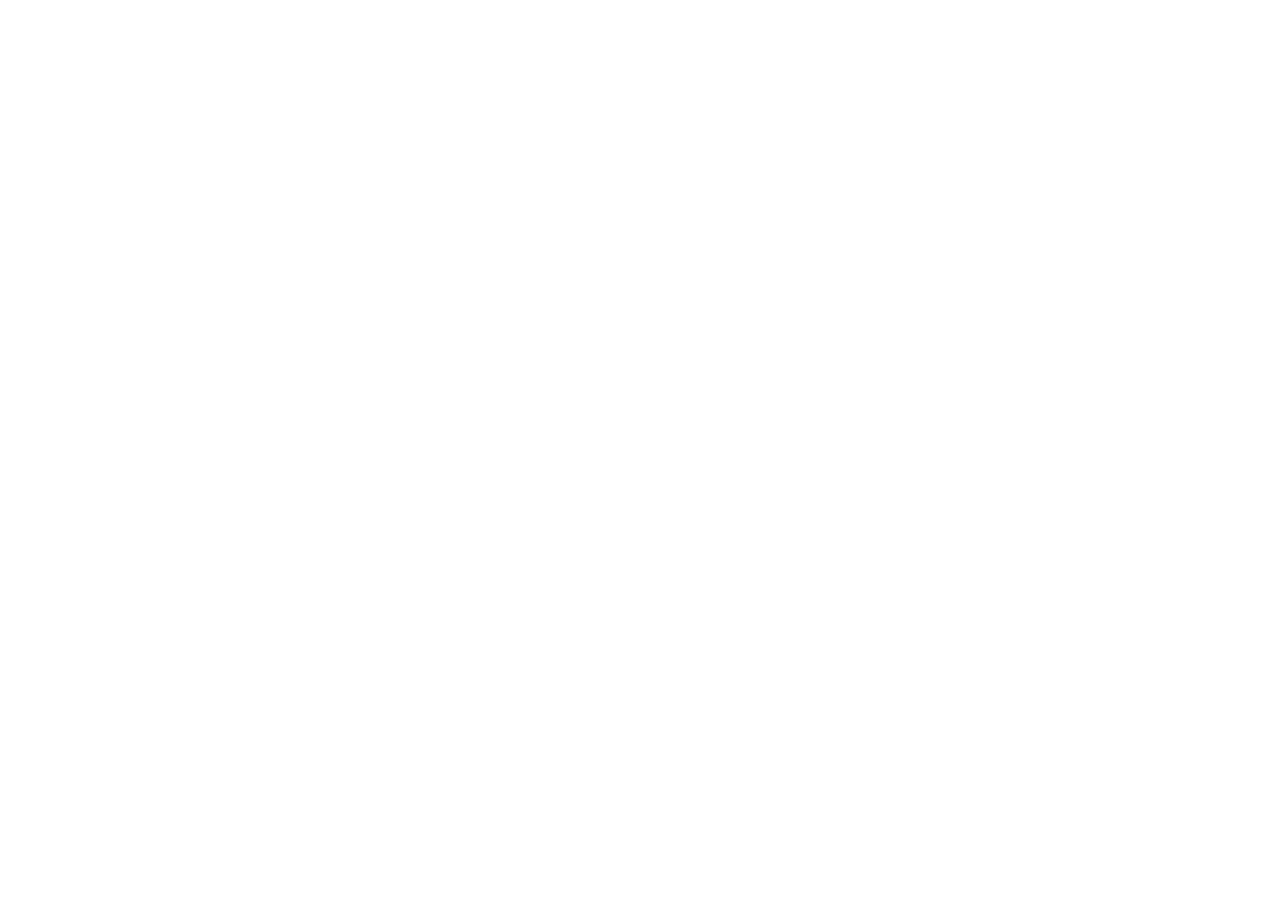
==== index.html @ fe6b8a34 "Init project" ====
<!DOCTYPE html>
<html lang="en">
<head>
    <meta charset="UTF-8">
    <meta http-equiv="X-UA-Compatible" content="IE=edge">
    <meta name="viewport" content="width=device-width, initial-scale=1.0">
    <link rel="stylesheet" href="css/style.css">
    <title>Shoes</title>
</head>
<body>
    
</body>
</html>
---- css/style.css ----
*{
    box-sizing: border-box;
    padding: 0px;
    margin: 0px;
}
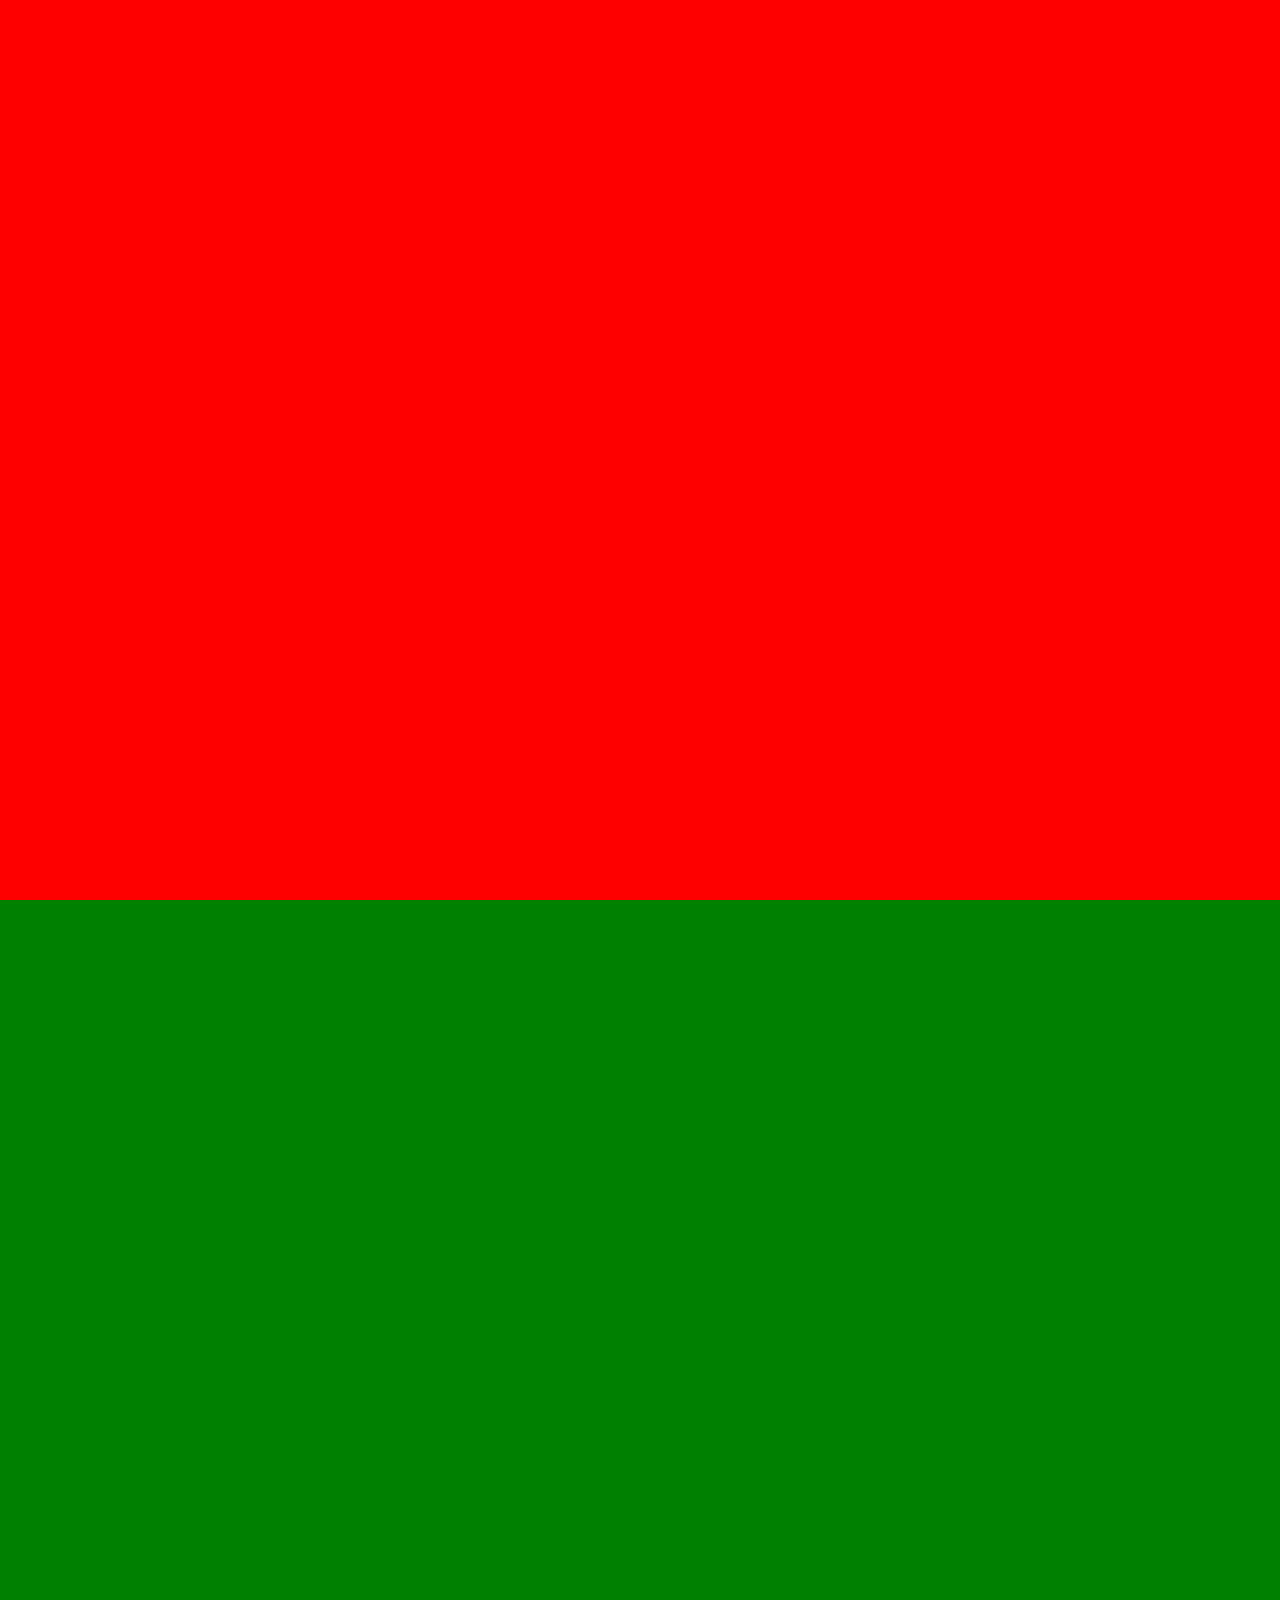
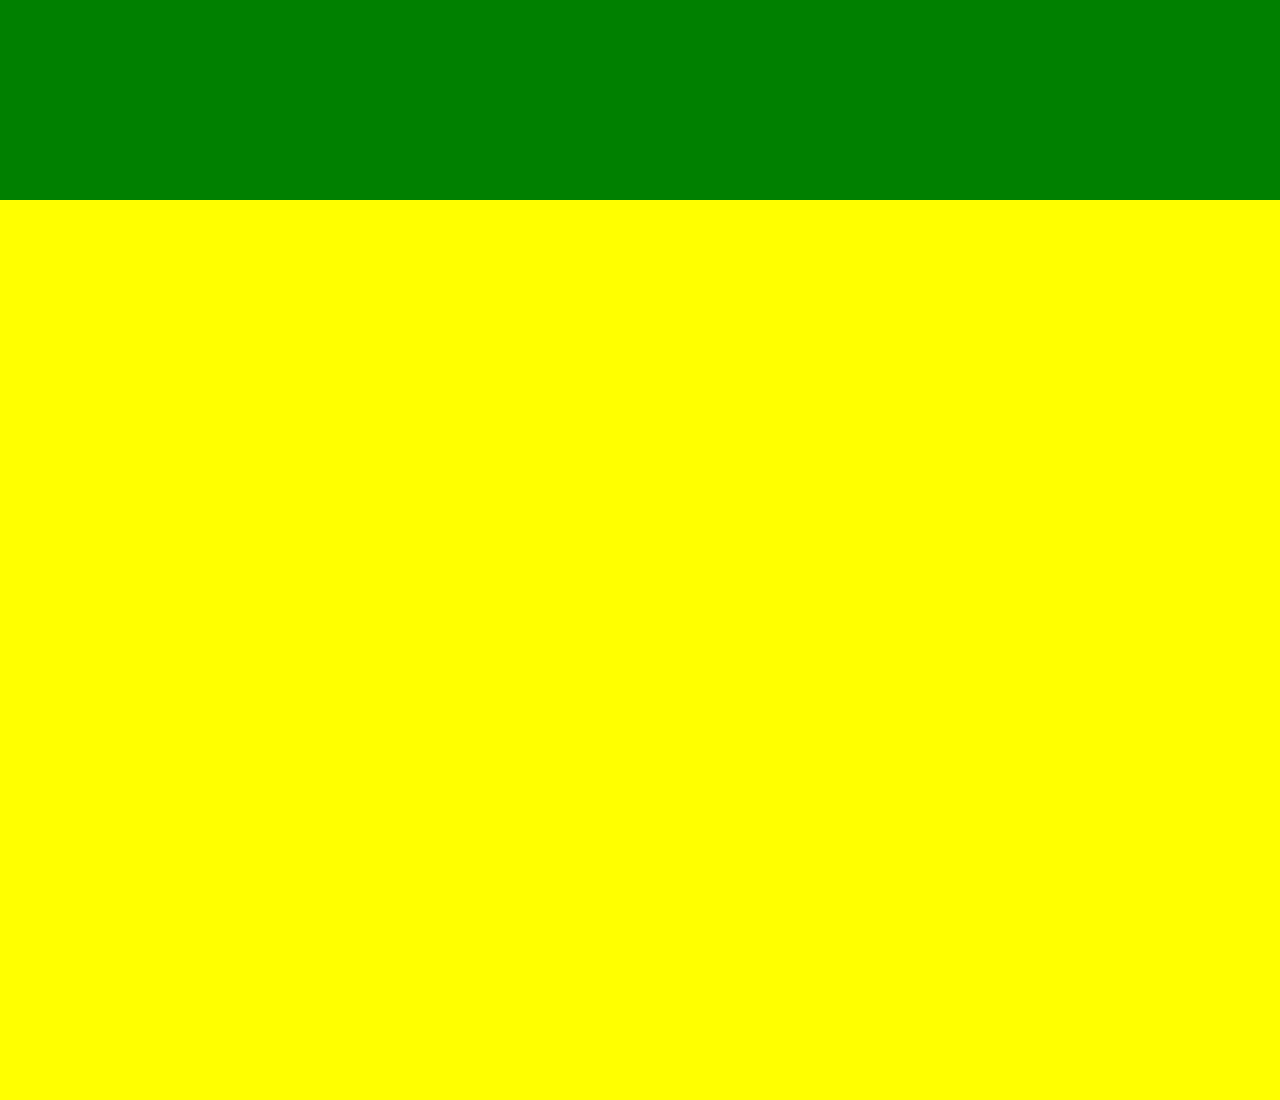
==== commit a131e99b: "Creazione contenitori colorati" ====
--- a/index.html
+++ b/index.html
@@ -8,6 +8,27 @@
     <title>Shoes</title>
 </head>
 <body>
+
+    <div class="container">
+
+        <!--Inizio prodotto 1-->
+        <div class="box product red" >
+            
+        </div>
+        <!--Fine prodotto 1-->
+
+        <!--Inizio prodotto 2-->
+        <div class="box product green" >
+            
+        </div>
+        <!--Fine prodotto 2-->
+
+        <!--Inizio prodotto 3-->
+        <div class="box product yellow" >
+            
+        </div>
+        <!--Fine prodotto 3-->
+    </div>
     
 </body>
 </html>--- a/css/style.css
+++ b/css/style.css
@@ -1,5 +1,26 @@
+/*Inizio common*/
 *{
     box-sizing: border-box;
     padding: 0px;
     margin: 0px;
-}+}
+/*Fine common*/
+
+/*Inizio impostazioni dimensione e colore box*/
+.box{
+    width: 100%;
+    height: 100vh;
+}
+
+.container .red{
+    background-color: red;
+}
+
+.container .green{
+    background-color:green;
+}
+
+.container .yellow{
+    background-color:yellow;
+}
+/*Fine impostazioni dimensione e colore box*/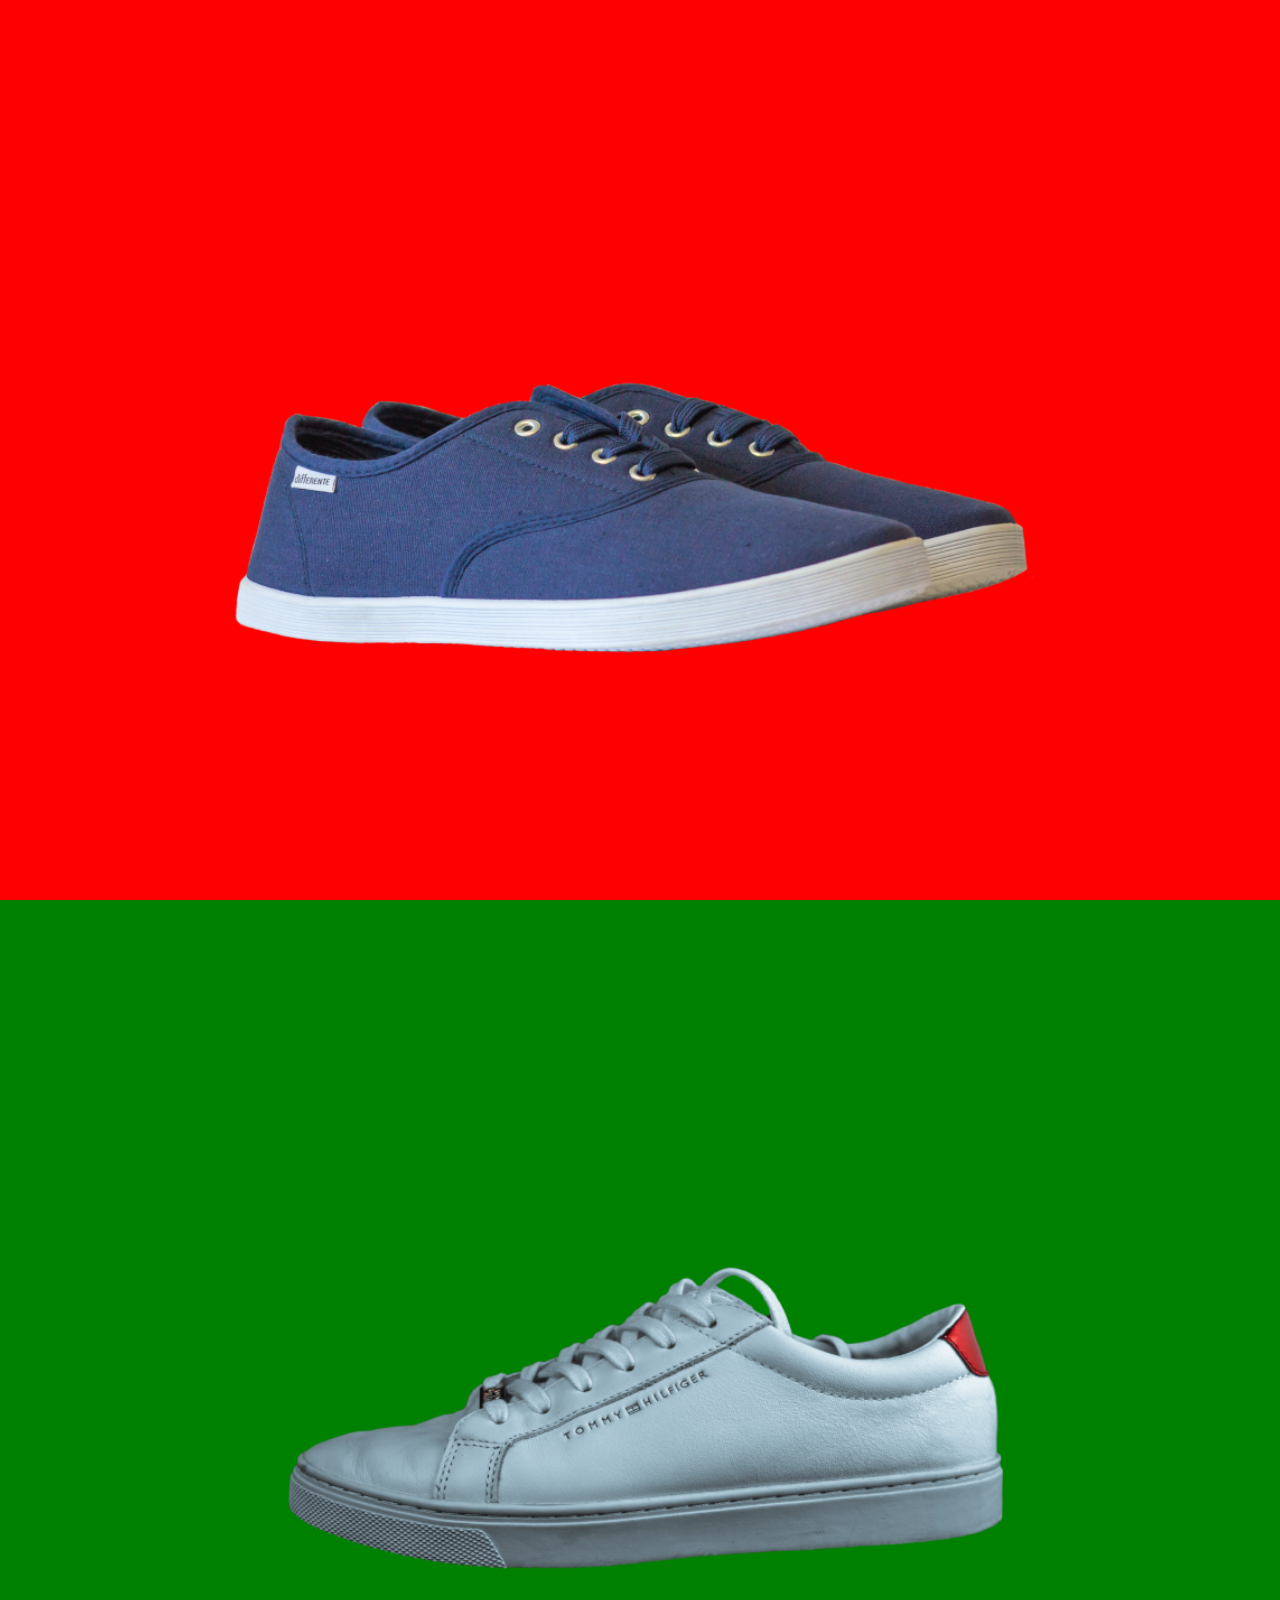
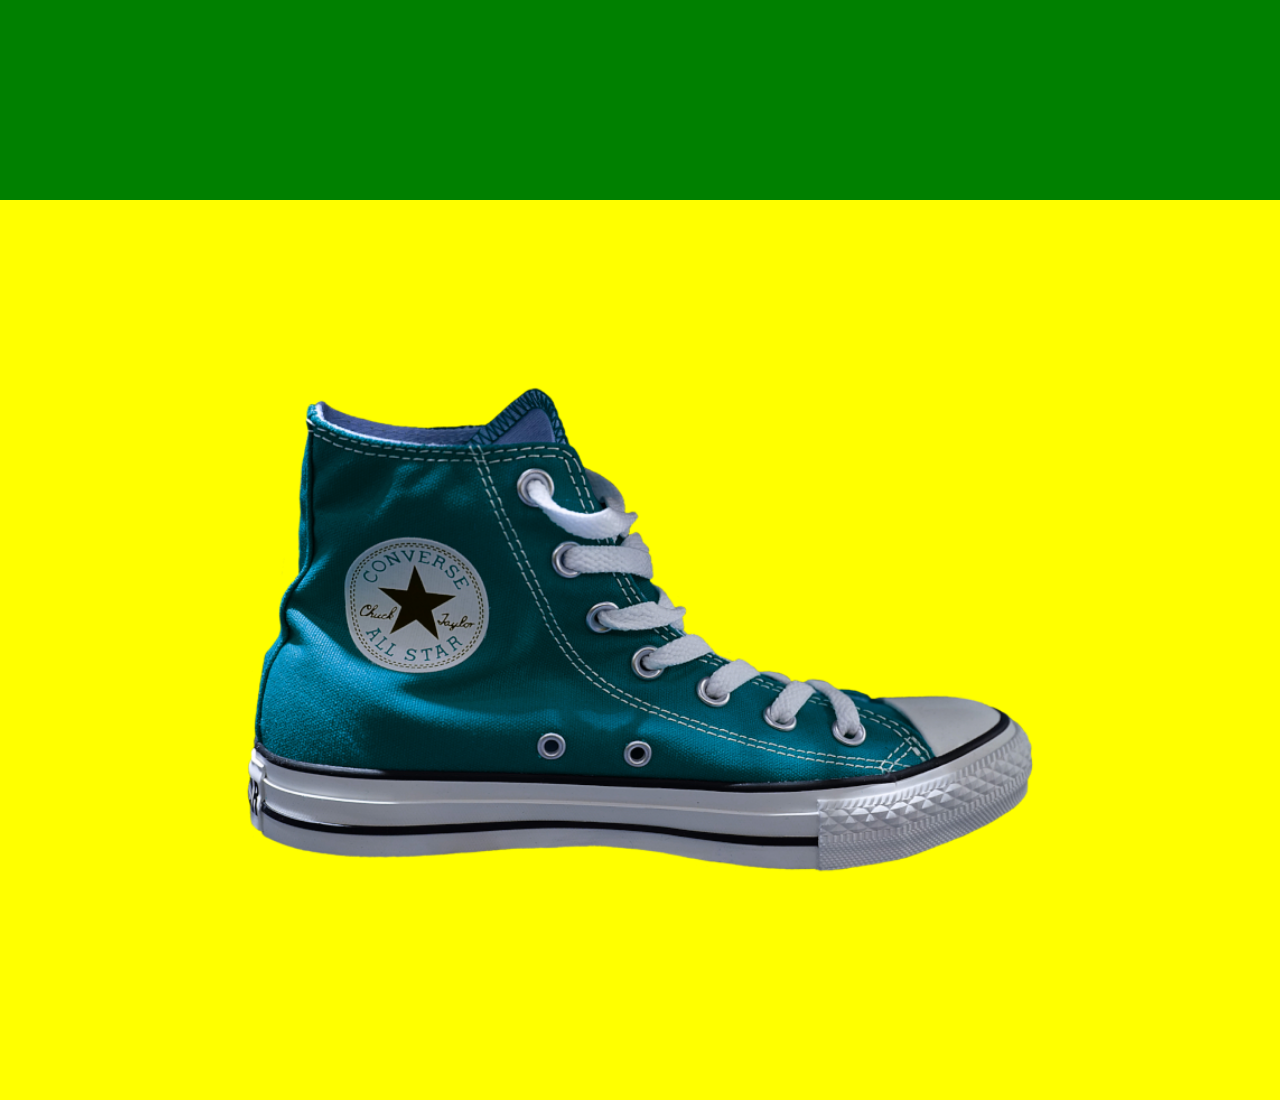
==== commit 4c4222e3: "Inserito e centrato immagini scarpe" ====
--- a/index.html
+++ b/index.html
@@ -14,11 +14,19 @@
         <!--Inizio prodotto 1-->
         <div class="box product red" >
             
+            <div class="img">
+                <img class="shoes" src="img/01.png" alt="Shoes blue">
+            </div>
+
         </div>
         <!--Fine prodotto 1-->
 
         <!--Inizio prodotto 2-->
         <div class="box product green" >
+
+            <div class="img">
+                <img class="shoes" src="img/02.png" alt="Shoes white">
+            </div>
             
         </div>
         <!--Fine prodotto 2-->
@@ -26,6 +34,10 @@
         <!--Inizio prodotto 3-->
         <div class="box product yellow" >
             
+            <div class="img">
+                <img class="shoes" src="img/03.png" alt="Shoes green">
+            </div>
+
         </div>
         <!--Fine prodotto 3-->
     </div>
--- a/css/style.css
+++ b/css/style.css
@@ -10,6 +10,7 @@
 .box{
     width: 100%;
     height: 100vh;
+    position: relative;
 }
 
 .container .red{
@@ -23,4 +24,19 @@
 .container .yellow{
     background-color:yellow;
 }
-/*Fine impostazioni dimensione e colore box*/+/*Fine impostazioni dimensione e colore box*/
+
+
+/*Inizio posizionamento immagini scarpe*/
+.img{
+    text-align: center;
+}
+
+.shoes{
+    width: 70%;
+    position: absolute;
+    top: 50%;
+    left: 50%;
+    transform: translate(-50%, -50%); 
+}
+/*Fine posizionamento immagini scarpe*/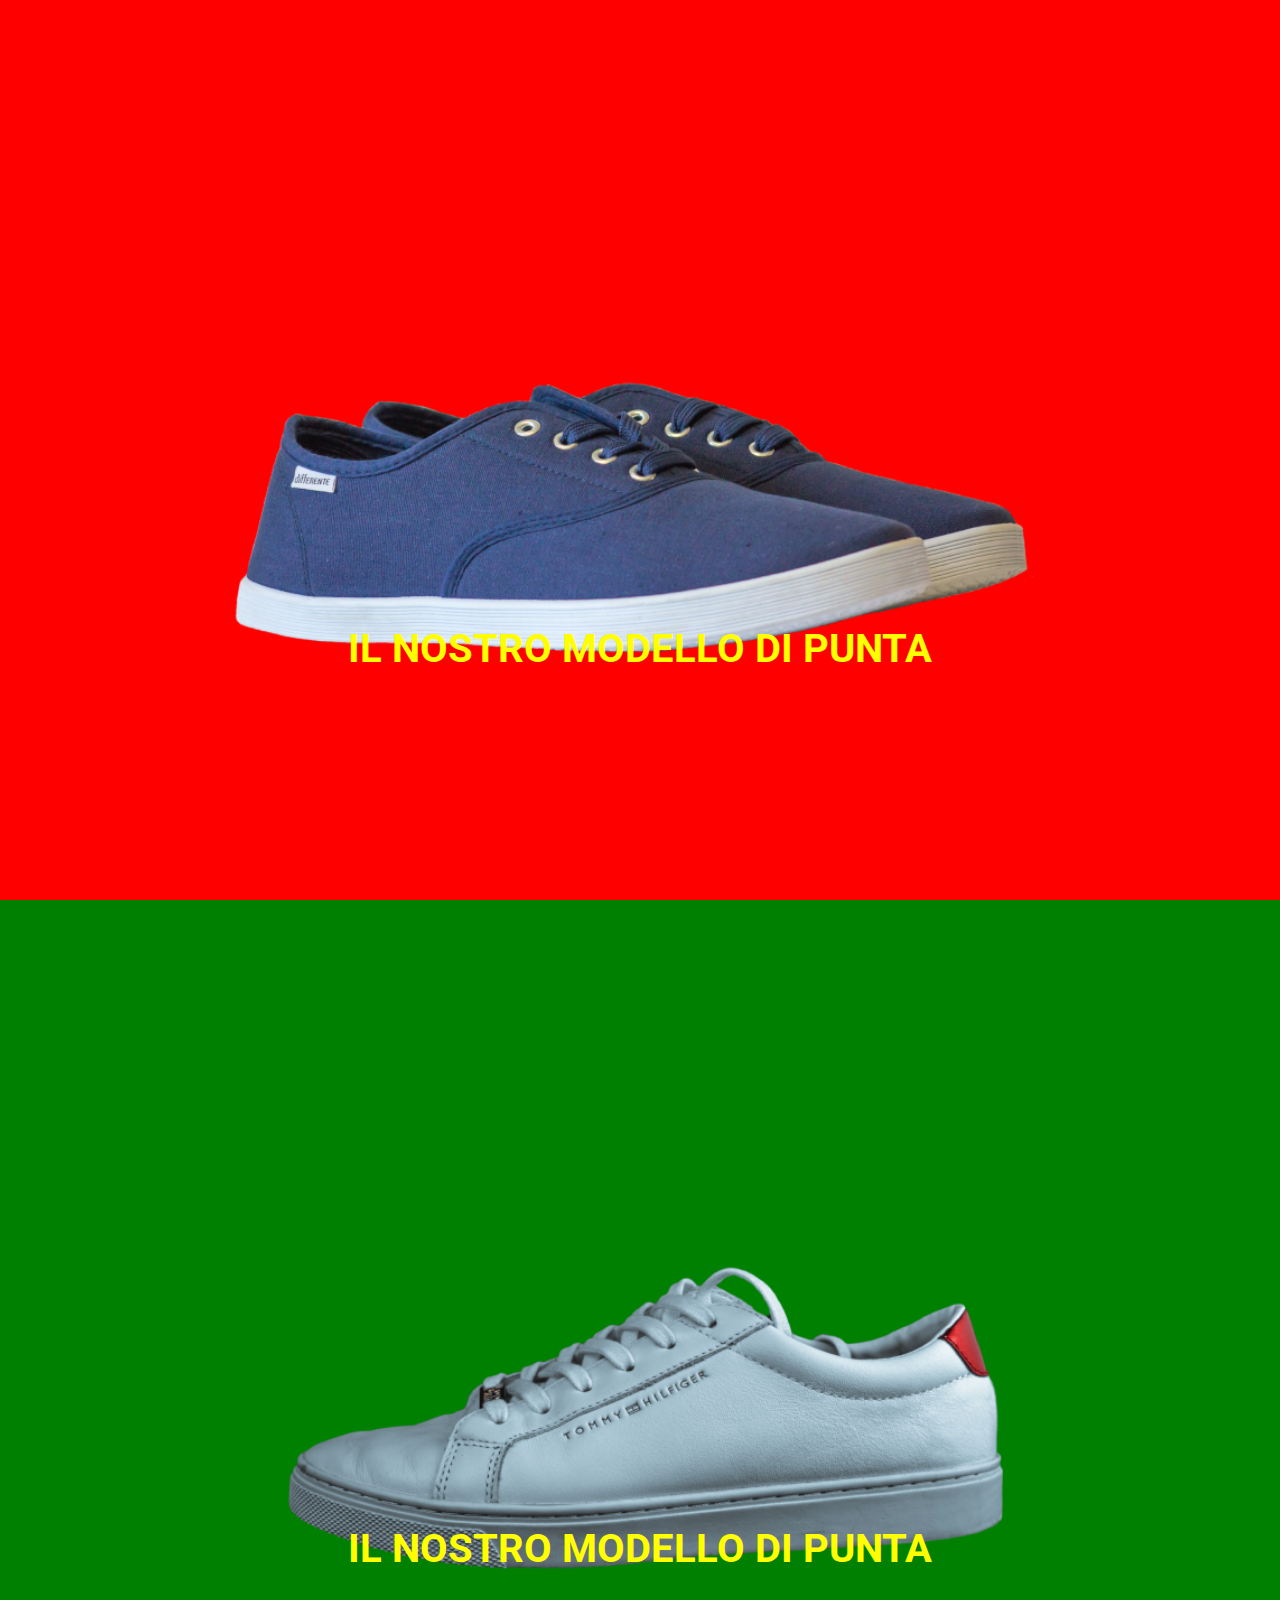
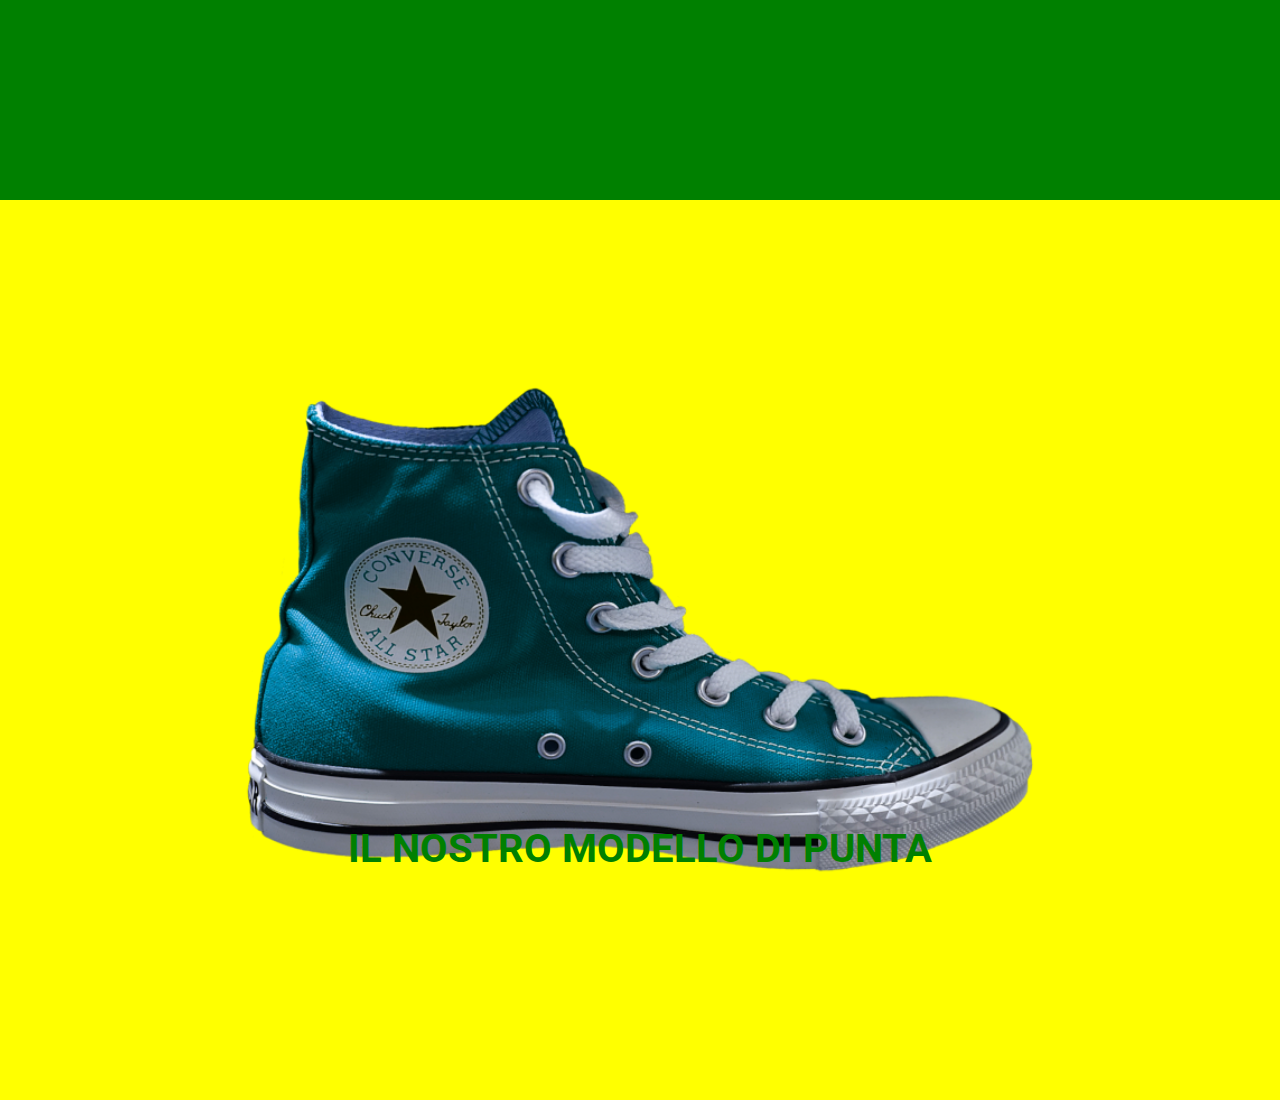
==== commit 72018c89: "Inserito "Il nostro modello di punta"" ====
--- a/index.html
+++ b/index.html
@@ -5,6 +5,9 @@
     <meta http-equiv="X-UA-Compatible" content="IE=edge">
     <meta name="viewport" content="width=device-width, initial-scale=1.0">
     <link rel="stylesheet" href="css/style.css">
+    <link rel="preconnect" href="https://fonts.googleapis.com">
+    <link rel="preconnect" href="https://fonts.gstatic.com" crossorigin>
+    <link href="https://fonts.googleapis.com/css2?family=Roboto:wght@300;500;900&display=swap" rel="stylesheet">
     <title>Shoes</title>
 </head>
 <body>
@@ -14,9 +17,19 @@
         <!--Inizio prodotto 1-->
         <div class="box product red" >
             
+            <!--Inizio immagine-->
             <div class="img">
                 <img class="shoes" src="img/01.png" alt="Shoes blue">
             </div>
+            <!--Fine immagine-->
+
+            <!--Inizio titolo-->
+            <div class="box-title">
+                <h2 class="title-size title-yellow">
+                    Il nostro modello di punta
+                </h2>
+            </div>
+            <!--Fine titolo-->
 
         </div>
         <!--Fine prodotto 1-->
@@ -24,19 +37,39 @@
         <!--Inizio prodotto 2-->
         <div class="box product green" >
 
+            <!--Inizio immagine-->
             <div class="img">
                 <img class="shoes" src="img/02.png" alt="Shoes white">
             </div>
-            
+            <!--Fine immagine-->
+
+            <!--Inizio titolo-->
+            <div class="box-title">
+                <h2 class="title-size title-yellow">
+                    Il nostro modello di punta
+                </h2>
+            </div>
+            <!--Fine titolo-->
+
         </div>
         <!--Fine prodotto 2-->
 
         <!--Inizio prodotto 3-->
         <div class="box product yellow" >
             
+            <!--Inizio immagine-->
             <div class="img">
                 <img class="shoes" src="img/03.png" alt="Shoes green">
             </div>
+            <!--Fine immagine-->
+
+            <!--Inizio titolo-->
+            <div class="box-title">
+                <h2 class="title-size title-green">
+                    Il nostro modello di punta
+                </h2>
+            </div>
+            <!--Fine titolo-->
 
         </div>
         <!--Fine prodotto 3-->
--- a/css/style.css
+++ b/css/style.css
@@ -3,6 +3,7 @@
     box-sizing: border-box;
     padding: 0px;
     margin: 0px;
+    font-family: 'Roboto', sans-serif;
 }
 /*Fine common*/
 
@@ -39,4 +40,31 @@
     left: 50%;
     transform: translate(-50%, -50%); 
 }
-/*Fine posizionamento immagini scarpe*/+/*Fine posizionamento immagini scarpe*/
+
+
+/*Inizio formattazione e posizionamento titolo*/
+.box-title{
+    display: inline-block;
+    position: absolute;
+    top: 72%;
+    left: 50%;
+    transform: translate(-50%, -50%);
+    width: 70%;
+    text-align: center; 
+}
+
+.title-size{
+    padding: 10px;
+    font-size: 40px;
+    text-transform: uppercase;
+}
+
+.title-yellow{
+    color: yellow;
+}
+
+.title-green{
+    color: green;
+}
+/*Fine formattazione e posizionamento titolo*/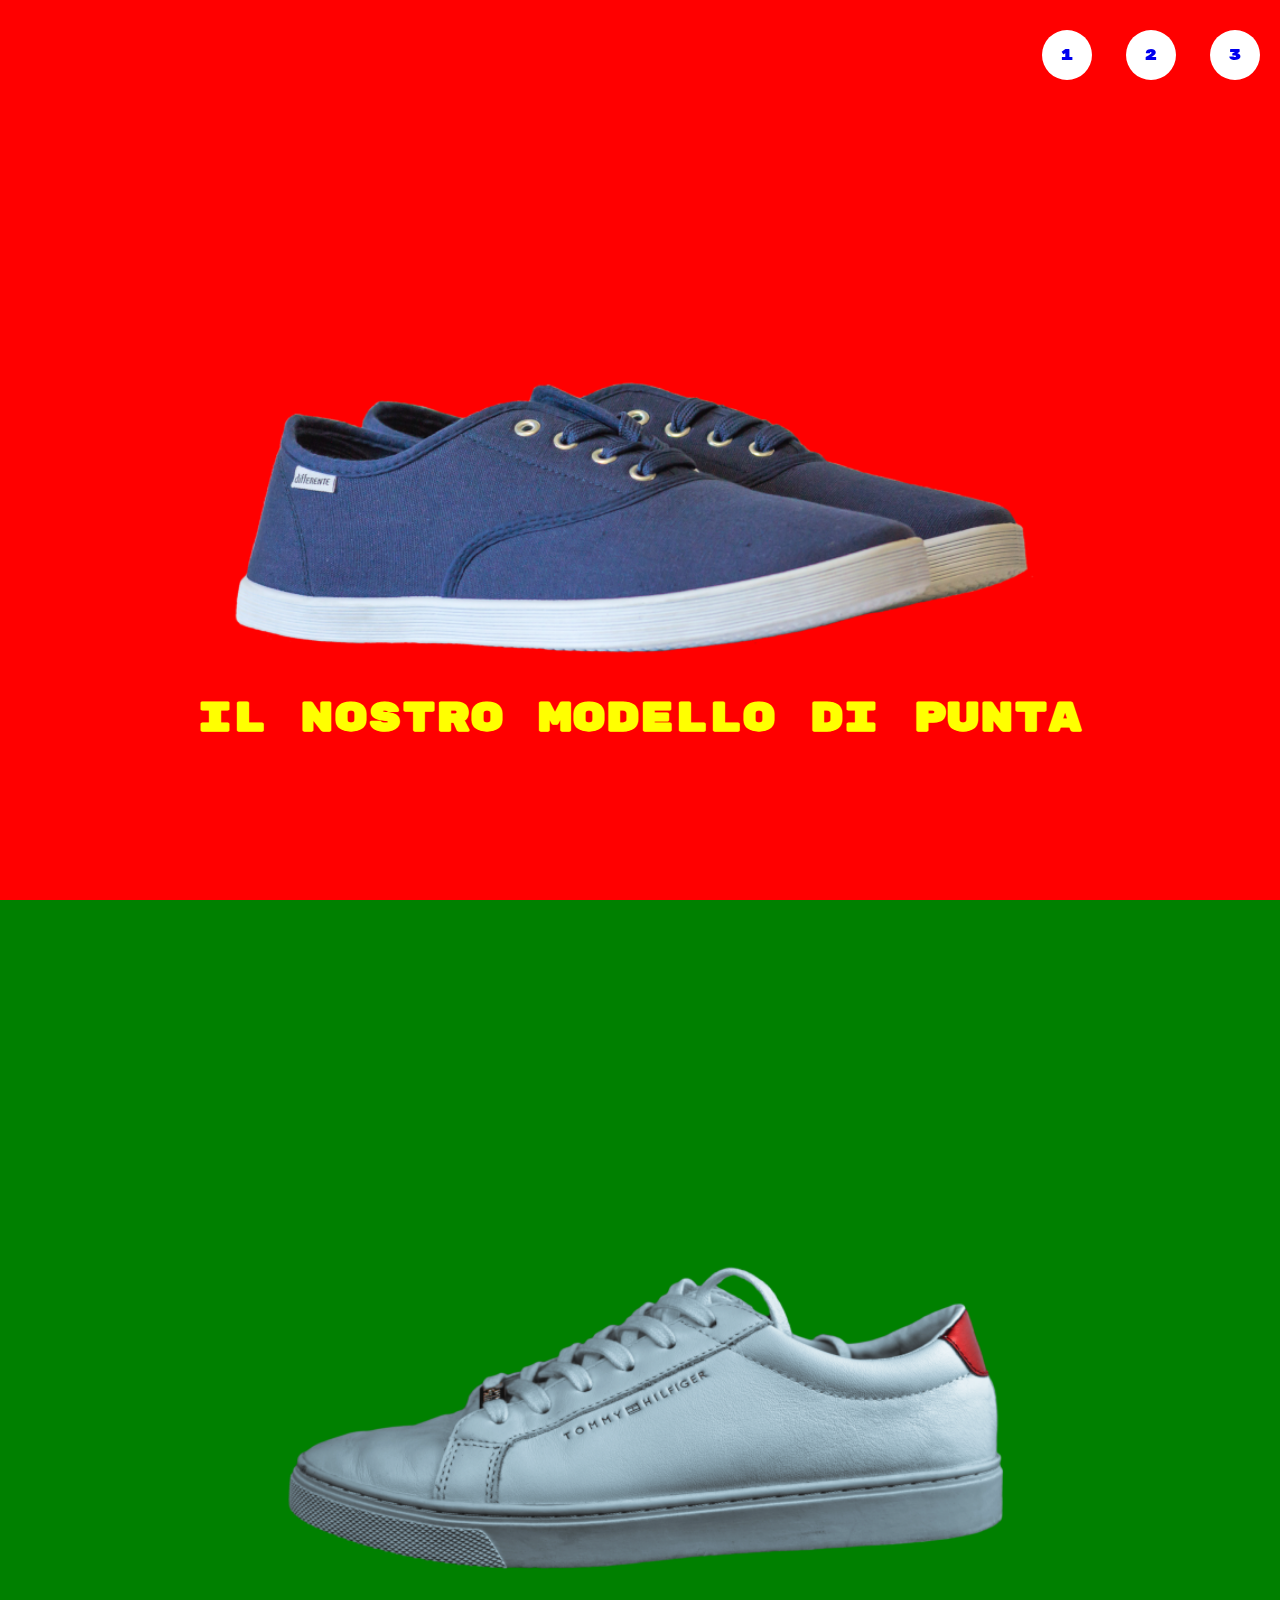
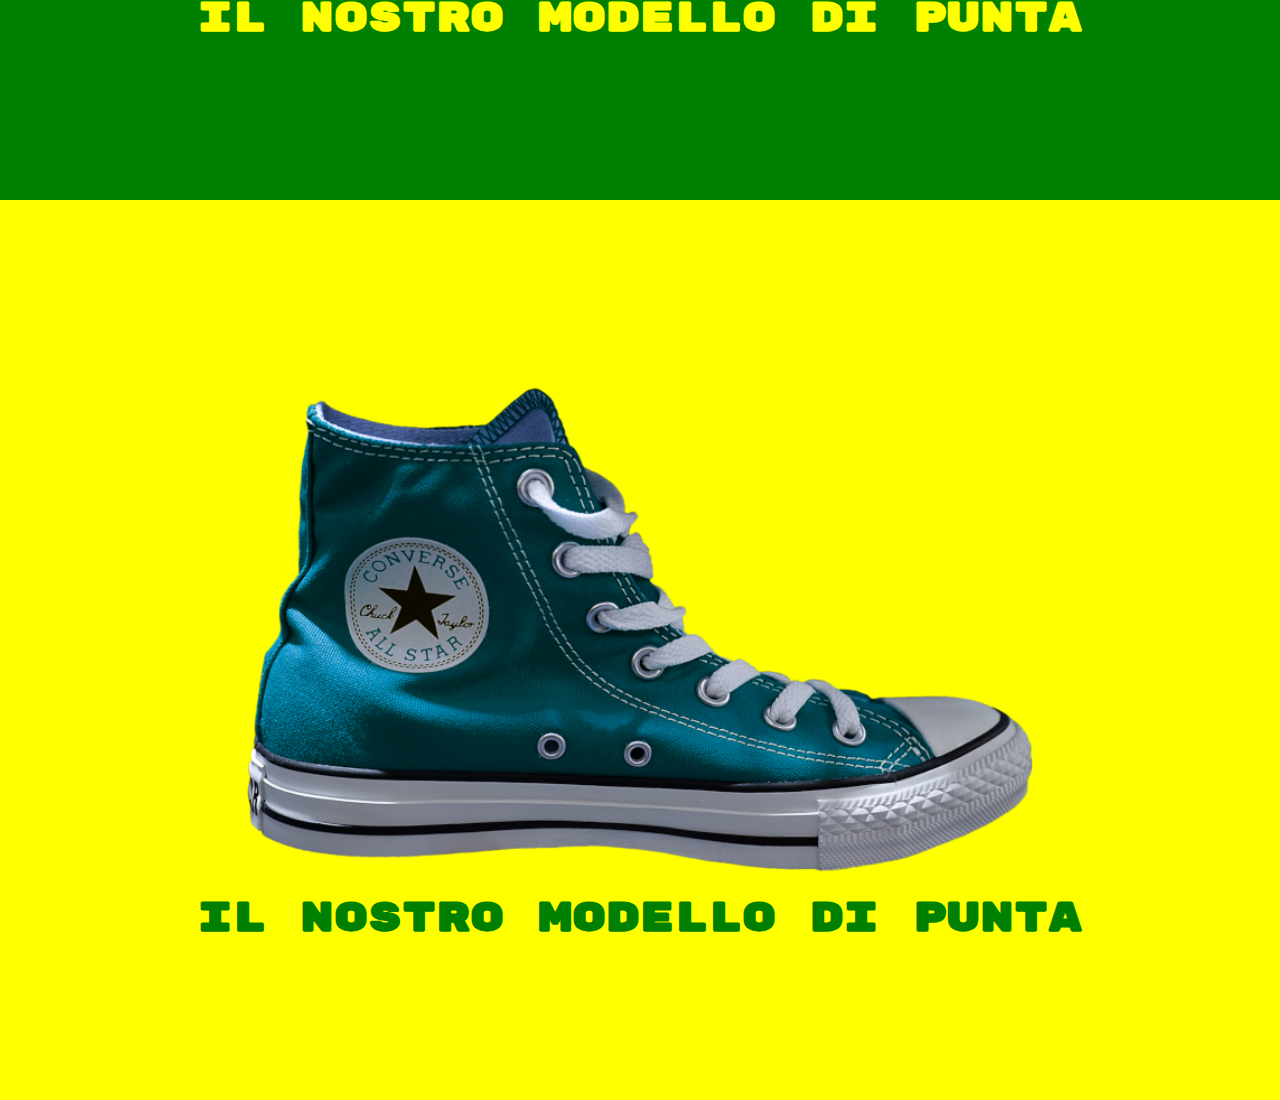
==== commit 39023341: "Esercizio completo" ====
--- a/index.html
+++ b/index.html
@@ -6,13 +6,31 @@
     <meta name="viewport" content="width=device-width, initial-scale=1.0">
     <link rel="stylesheet" href="css/style.css">
     <link rel="preconnect" href="https://fonts.googleapis.com">
+    <link rel="preconnect" href="https://fonts.googleapis.com">
+    <link rel="preconnect" href="https://fonts.googleapis.com">
     <link rel="preconnect" href="https://fonts.gstatic.com" crossorigin>
-    <link href="https://fonts.googleapis.com/css2?family=Roboto:wght@300;500;900&display=swap" rel="stylesheet">
+    <link href="https://fonts.googleapis.com/css2?family=Roboto:wght@300;500;900&family=Rubik+Mono+One&display=swap" rel="stylesheet">
     <title>Shoes</title>
 </head>
 <body>
 
     <div class="container">
+        
+        <!--Inizio nav-->
+        <nav>
+            <ul>
+                <li>
+                    <a href="#red">1</a>
+                </li>
+                <li>
+                    <a href="#green">2</a>
+                </li>
+                <li>
+                    <a href="#yellow">3</a>
+                </li>
+            </ul>
+        </nav>
+        <!--Fine nav-->
 
         <!--Inizio prodotto 1-->
         <div class="box product red" >
--- a/css/style.css
+++ b/css/style.css
@@ -3,9 +3,46 @@
     box-sizing: border-box;
     padding: 0px;
     margin: 0px;
-    font-family: 'Roboto', sans-serif;
+    font-family: 'Rubik Mono One', sans-serif;
+}
+
+.container{
+    position: relative;
 }
 /*Fine common*/
+
+/*Inizio nav*/
+nav{
+    position: fixed;
+    z-index: 999;
+    top: 0px;
+    right: 0px;
+    height: 70px;
+}
+
+nav ul{
+    list-style: none;
+    margin-top: 30px;
+    margin-right: 20px;
+    
+}
+
+nav ul li{ 
+    position: relative;
+    display: inline;
+    margin-left: 20px;
+}
+
+nav ul li a{
+    display: inline-block;
+    line-height: 50px;
+    width: 50px;
+    text-decoration: none;
+    background-color: white;
+    border-radius: 50%;
+    text-align: center;  
+}
+/*Fine nav*/
 
 /*Inizio impostazioni dimensione e colore box*/
 .box{
@@ -45,6 +82,7 @@
 
 /*Inizio formattazione e posizionamento titolo*/
 .box-title{
+    margin-top: 70px;
     display: inline-block;
     position: absolute;
     top: 72%;
@@ -55,7 +93,6 @@
 }
 
 .title-size{
-    padding: 10px;
     font-size: 40px;
     text-transform: uppercase;
 }
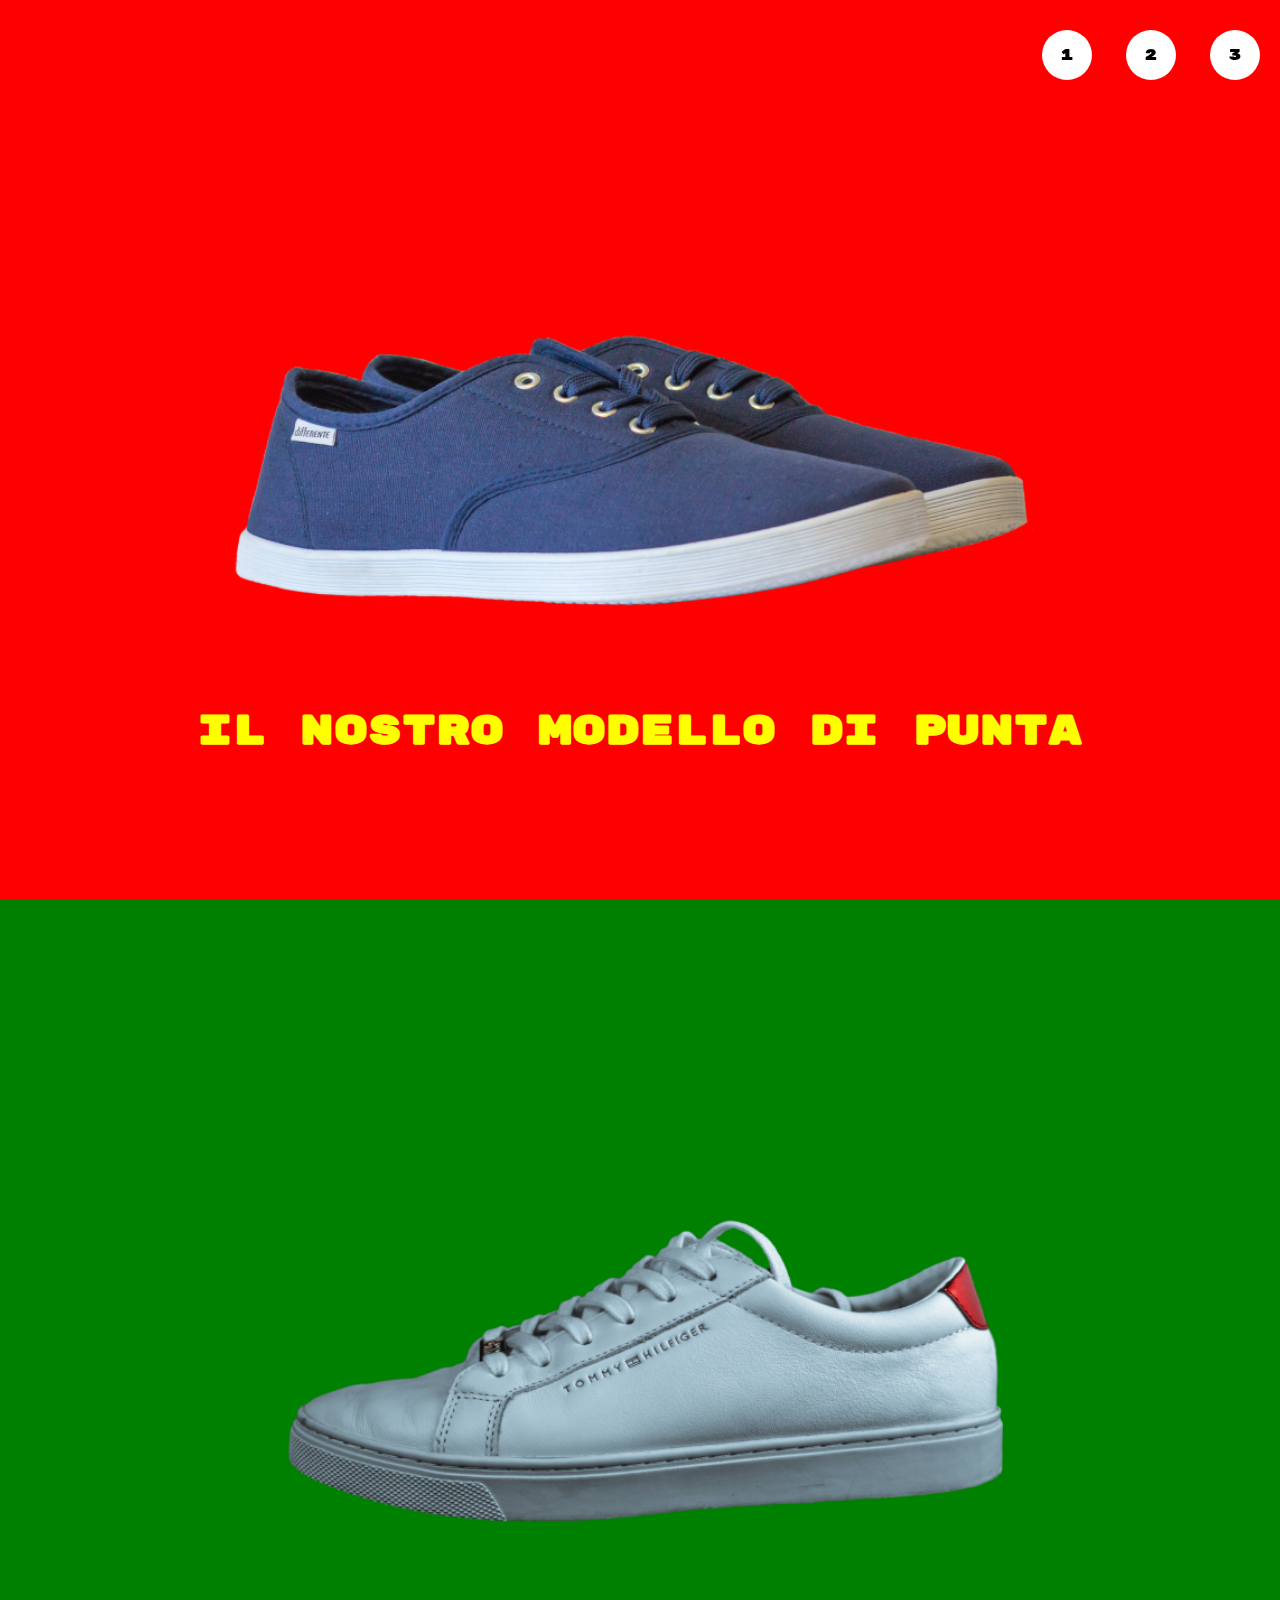
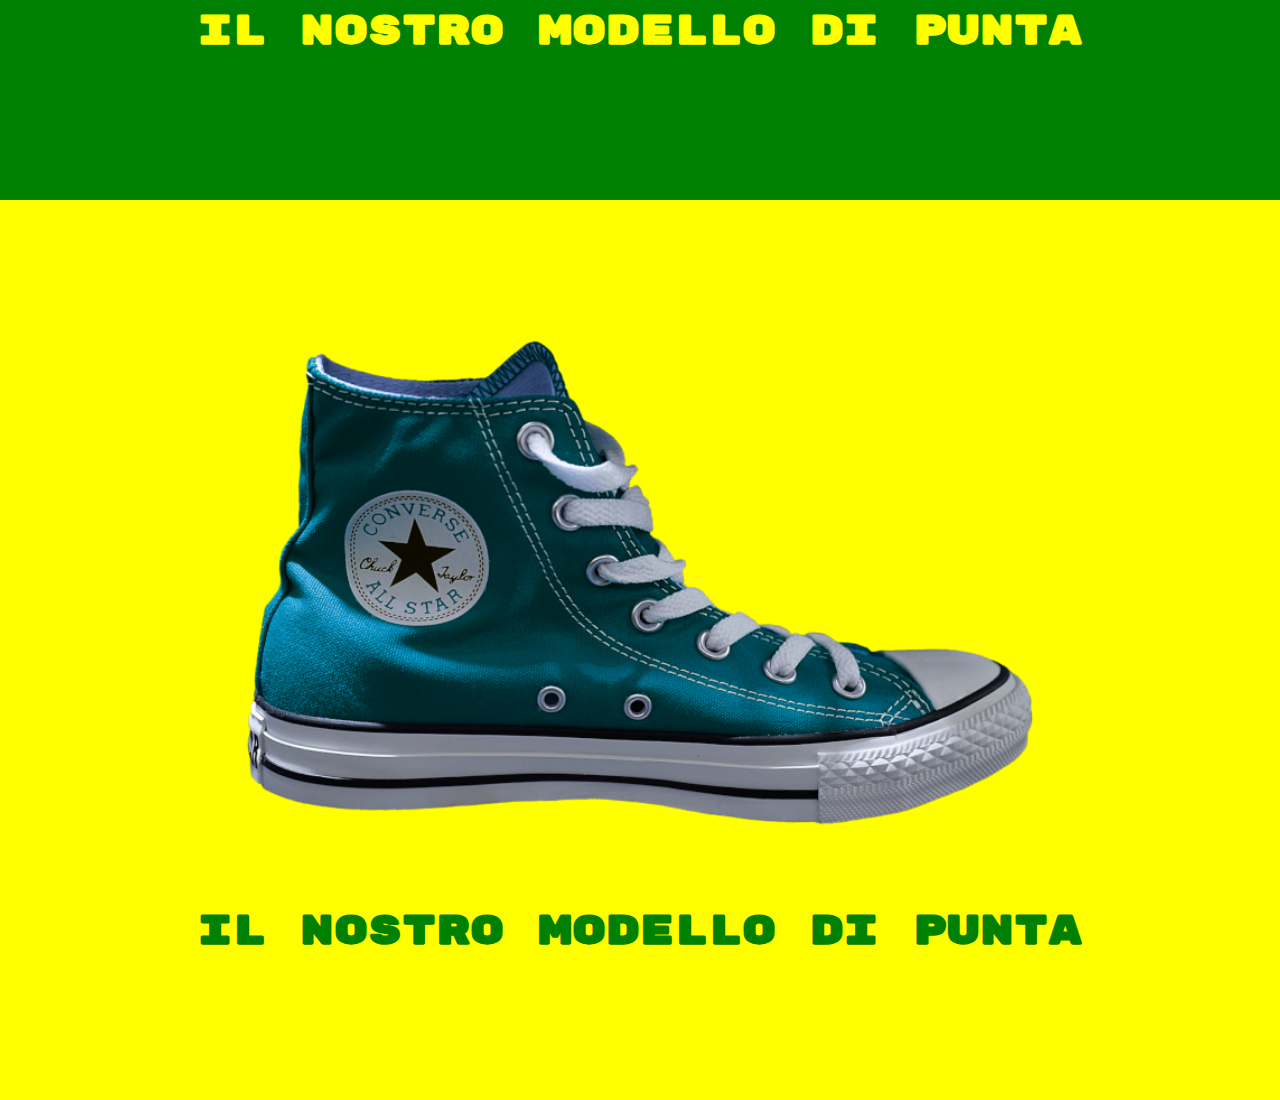
==== commit 0a262b05: "Inserito img e titolo in un unico div" ====
--- a/index.html
+++ b/index.html
@@ -33,62 +33,61 @@
         <!--Fine nav-->
 
         <!--Inizio prodotto 1-->
-        <div class="box product red" >
-            
-            <!--Inizio immagine-->
-            <div class="img">
-                <img class="shoes" src="img/01.png" alt="Shoes blue">
-            </div>
+        <div class="box product red" id="red">
+        
+        <!--Contiene immagine e testo-->
+        <div class="content">
+
+             <!--Inizio immagine-->
+            <img class="shoes" src="img/01.png" alt="Shoes blue">
             <!--Fine immagine-->
 
             <!--Inizio titolo-->
-            <div class="box-title">
-                <h2 class="title-size title-yellow">
-                    Il nostro modello di punta
-                </h2>
-            </div>
+            <h2 class="title-size title-yellow">
+                Il nostro modello di punta
+            </h2>
             <!--Fine titolo-->
-
+        </div>
+           
         </div>
         <!--Fine prodotto 1-->
 
         <!--Inizio prodotto 2-->
-        <div class="box product green" >
+        <div class="box product green" id="green">
+
+        <!--Contiene immagine e testo-->
+        <div class="content">
 
             <!--Inizio immagine-->
-            <div class="img">
-                <img class="shoes" src="img/02.png" alt="Shoes white">
-            </div>
+            <img class="shoes" src="img/02.png" alt="Shoes white">
             <!--Fine immagine-->
-
+   
             <!--Inizio titolo-->
-            <div class="box-title">
-                <h2 class="title-size title-yellow">
-                    Il nostro modello di punta
-                </h2>
-            </div>
+            <h2 class="title-size title-yellow">
+                Il nostro modello di punta
+            </h2>
             <!--Fine titolo-->
-
+    
+           </div>
         </div>
         <!--Fine prodotto 2-->
 
         <!--Inizio prodotto 3-->
-        <div class="box product yellow" >
+        <div class="box product yellow" id="yellow">
             
-            <!--Inizio immagine-->
-            <div class="img">
-                <img class="shoes" src="img/03.png" alt="Shoes green">
-            </div>
-            <!--Fine immagine-->
+            <!--Contiene immagine e testo-->
+            <div class="content">
 
-            <!--Inizio titolo-->
-            <div class="box-title">
-                <h2 class="title-size title-green">
-                    Il nostro modello di punta
-                </h2>
-            </div>
-            <!--Fine titolo-->
-
+                <!--Inizio immagine-->  
+               <img class="shoes" src="img/03.png" alt="Shoes green">
+               <!--Fine immagine-->
+   
+               <!--Inizio titolo-->
+               <h2 class="title-size title-green">
+                   Il nostro modello di punta
+               </h2>        
+               <!--Fine titolo-->
+           </div>
         </div>
         <!--Fine prodotto 3-->
     </div>
--- a/css/style.css
+++ b/css/style.css
@@ -4,6 +4,7 @@
     padding: 0px;
     margin: 0px;
     font-family: 'Rubik Mono One', sans-serif;
+    scroll-behavior: smooth;
 }
 
 .container{
@@ -39,8 +40,14 @@
     width: 50px;
     text-decoration: none;
     background-color: white;
+    color: black;
     border-radius: 50%;
     text-align: center;  
+}
+
+nav ul li:hover a{
+    box-shadow: -5px 3px 5px lightgray;
+    opacity: 0.5;
 }
 /*Fine nav*/
 
@@ -64,37 +71,33 @@
 }
 /*Fine impostazioni dimensione e colore box*/
 
+/*Inizio posizionamento contenitore immagine e testo*/
+.content{
+    margin-top: 70px;
+    display: inline-block;
+    position: absolute;
+    top: 40%;
+    left: 50%;
+    transform: translate(-50%, -50%);
+    width: 70%;
+    text-align: center;
+}
+/*Fine posizionamento contenitore immagine e testo*/
+
 
 /*Inizio posizionamento immagini scarpe*/
-.img{
-    text-align: center;
-}
-
 .shoes{
-    width: 70%;
-    position: absolute;
-    top: 50%;
-    left: 50%;
-    transform: translate(-50%, -50%); 
+    width: 100%;
+    padding-bottom: 0px;
 }
 /*Fine posizionamento immagini scarpe*/
 
 
 /*Inizio formattazione e posizionamento titolo*/
-.box-title{
-    margin-top: 70px;
-    display: inline-block;
-    position: absolute;
-    top: 72%;
-    left: 50%;
-    transform: translate(-50%, -50%);
-    width: 70%;
-    text-align: center; 
-}
-
 .title-size{
     font-size: 40px;
     text-transform: uppercase;
+    margin-top: 0px;
 }
 
 .title-yellow{
